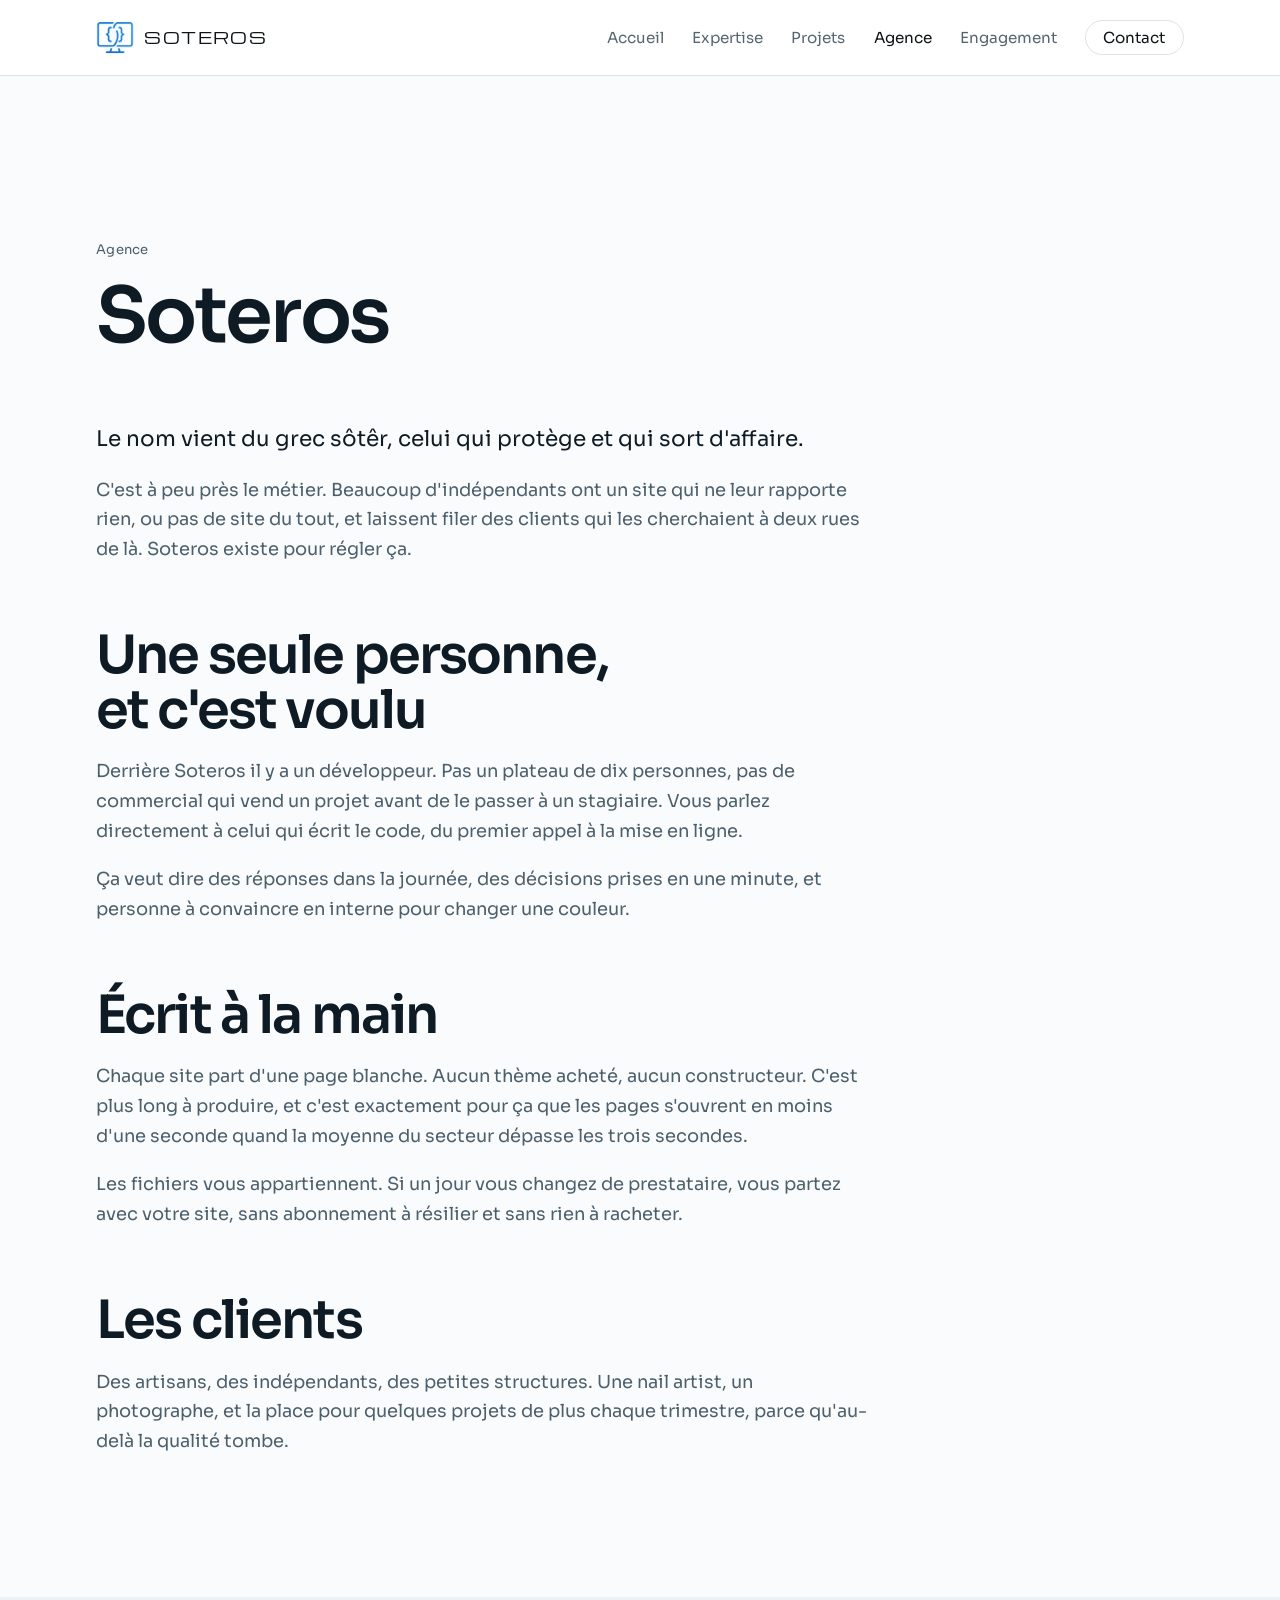
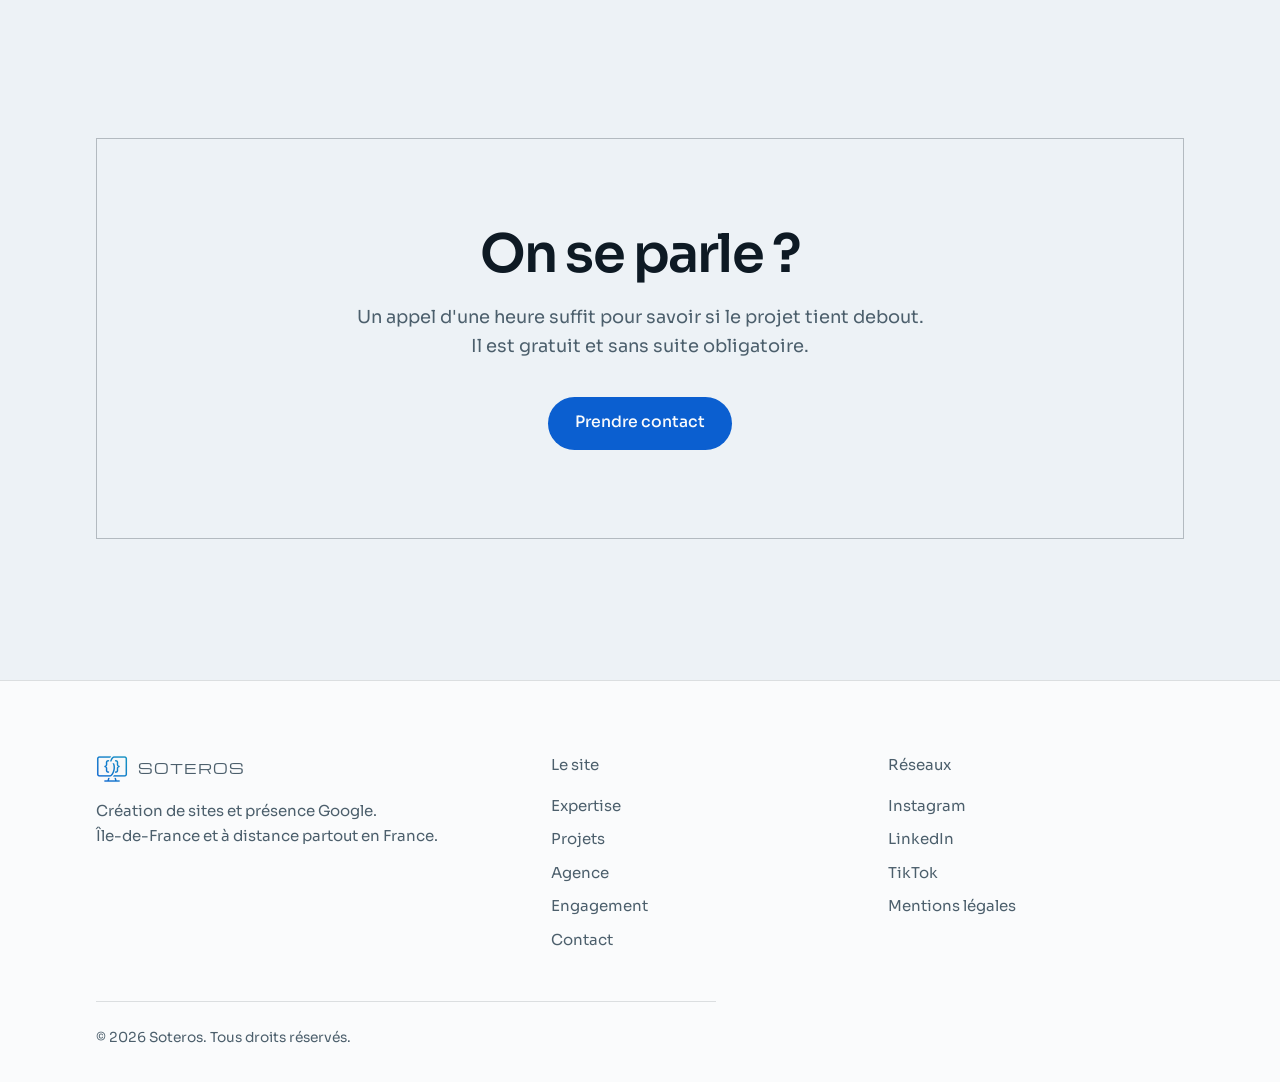
==== agence.html @ a9e8671b "feat: site de l'agence Soteros Sept pages statiques générées depuis tools/build-pages.py, qui écrit " ====
<!DOCTYPE html>
<html lang="fr">
<head>
<meta charset="UTF-8">
<meta name="viewport" content="width=device-width, initial-scale=1">
<title>L'agence — Soteros</title>
<meta name="description" content="Un développeur, des sites écrits à la main, des clients indépendants. Ce que Soteros fait et comment.">
<link rel="canonical" href="https://jrpsg92.github.io/soteros/agence.html">

<meta property="og:type" content="website">
<meta property="og:title" content="L'agence — Soteros">
<meta property="og:description" content="Un développeur, des sites écrits à la main, des clients indépendants. Ce que Soteros fait et comment.">
<meta property="og:url" content="https://jrpsg92.github.io/soteros/agence.html">
<meta property="og:locale" content="fr_FR">
<meta name="theme-color" content="#FAFBFC">

<link rel="icon" type="image/png" sizes="32x32" href="img/icone-32.png">
<link rel="icon" type="image/png" sizes="192x192" href="img/icone-192.png">
<link rel="apple-touch-icon" href="img/icone-192.png">

<link rel="preconnect" href="https://fonts.googleapis.com">
<link rel="preconnect" href="https://fonts.gstatic.com" crossorigin>
<link href="https://fonts.googleapis.com/css2?family=Sora:wght@400;600;700&family=Michroma&display=swap" rel="stylesheet">
<link rel="stylesheet" href="style.css">
</head>
<body>
<a class="saut-contenu" href="#contenu">Aller au contenu</a>

<header class="entete" data-entete>
  <div class="enveloppe entete__rangee">
    <a class="signature" href="index.html">
      <img src="img/marque-bleu-96.png" width="96" height="96" alt="" aria-hidden="true">
      <span>Soteros</span>
    </a>
    <button class="bascule" data-bascule aria-expanded="false" aria-controls="menu">
      <span class="bascule__traits" aria-hidden="true"></span>
      <span data-libelle>Menu</span>
    </button>
    <nav class="nav" id="menu" data-nav aria-label="Navigation principale">
      <ul>
        <li><a href="index.html">Accueil</a></li>
        <li><a href="expertise.html">Expertise</a></li>
        <li><a href="projets.html">Projets</a></li>
        <li><a href="agence.html" aria-current="page">Agence</a></li>
        <li><a href="engagement.html">Engagement</a></li>
        <li><a href="contact.html">Contact</a></li>
      </ul>
    </nav>
  </div>
</header>

<main id="contenu">

  <section class="section">
    <div class="enveloppe">
      <div class="chapeau">
        <p class="repere">Agence</p>
        <h1 class="leve"><span>Soteros</span></h1>
      </div>

      <div class="prose" style="margin-top:clamp(2.5rem,6vw,4rem)">
        <p class="fort">Le nom vient du grec sôtêr, celui qui protège et qui
          sort d'affaire.</p>
        <p>C'est à peu près le métier. Beaucoup d'indépendants ont un site qui
          ne leur rapporte rien, ou pas de site du tout, et laissent filer des
          clients qui les cherchaient à deux rues de là. Soteros existe pour
          régler ça.</p>

        <h2>Une seule personne, et c'est voulu</h2>
        <p>Derrière Soteros il y a un développeur. Pas un plateau de dix
          personnes, pas de commercial qui vend un projet avant de le passer à
          un stagiaire. Vous parlez directement à celui qui écrit le code,
          du premier appel à la mise en ligne.</p>
        <p>Ça veut dire des réponses dans la journée, des décisions prises en
          une minute, et personne à convaincre en interne pour changer une
          couleur.</p>

        <h2>Écrit à la main</h2>
        <p>Chaque site part d'une page blanche. Aucun thème acheté, aucun
          constructeur. C'est plus long à produire, et c'est exactement pour
          ça que les pages s'ouvrent en moins d'une seconde quand la moyenne
          du secteur dépasse les trois secondes.</p>
        <p>Les fichiers vous appartiennent. Si un jour vous changez de
          prestataire, vous partez avec votre site, sans abonnement à résilier
          et sans rien à racheter.</p>

        <h2>Les clients</h2>
        <p>Des artisans, des indépendants, des petites structures. Une nail
          artist, un photographe, et la place pour quelques projets de plus
          chaque trimestre, parce qu'au-delà la qualité tombe.</p>
      </div>
    </div>
  </section>

  <section class="section section--creuse">
    <div class="enveloppe">
      <div class="appel">
        <h2>On se parle&nbsp;?</h2>
        <p>Un appel d'une heure suffit pour savoir si le projet tient debout.
          Il est gratuit et sans suite obligatoire.</p>
        <a class="bouton" href="contact.html">Prendre contact</a>
      </div>
    </div>
  </section>

</main>

<footer class="pied">
  <div class="enveloppe">
    <div class="pied__rangee">
      <div>
        <p class="pied__nom">
          <img src="img/marque-64.png" width="64" height="64" alt="Logo Soteros">
          <span>Soteros</span>
        </p>
        <p>Création de sites et présence Google.<br>
           Île-de-France et à distance partout en France.</p>
      </div>
      <div>
        <p class="pied__intitule">Le site</p>
        <ul>
        <li><a href="expertise.html">Expertise</a></li>
        <li><a href="projets.html">Projets</a></li>
        <li><a href="agence.html">Agence</a></li>
        <li><a href="engagement.html">Engagement</a></li>
        <li><a href="contact.html">Contact</a></li>
        </ul>
      </div>
      <div>
        <p class="pied__intitule">Réseaux</p>
        <ul>
          <li><a href="#" data-reseau>Instagram</a></li>
          <li><a href="#" data-reseau>LinkedIn</a></li>
          <li><a href="#" data-reseau>TikTok</a></li>
          <li><a href="mentions-legales.html">Mentions légales</a></li>
        </ul>
      </div>
    </div>
    <p class="pied__mention">© 2026 Soteros. Tous droits réservés.</p>
  </div>
</footer>

<script src="script.js" defer></script>
</body>
</html>
---- style.css ----
/* =====================================================================
   Soteros — feuille de style unique, partagée par toutes les pages.
   Direction artistique : blanc et bleu, l'instrument de navigation en
   bleu sur fond clair. Tous les contrastes ont été calculés avant d'être
   posés ici, le plus faible du site est à 4,9 pour une norme à 4,5.
   ===================================================================== */

:root {
  color-scheme: light;

  /* Blanc et bleu. Attention, le cyan du logo tombe à 1,8 de contraste sur
     blanc, il ne peut donc jamais porter de texte. Les bleus ci-dessous
     sont assombris jusqu'à passer la norme, le plus faible est à 4,9. */
  --fond:        #FAFBFC;   /* le fond de page, un blanc légèrement froid */
  --fond-creux:  #EDF2F6;   /* les bandes posées sur le fond */
  --plume:       #0E1A24;   /* texte principal, 17.0 sur le fond */
  --plume-doux:  #4C5F6C;   /* texte secondaire, 6.4 */
  --action:      #0B5FD0;   /* le bleu des boutons et des liens, 5.7 */
  --teal:        #0C7291;   /* le teal des intitulés, 5.3 */
  --filet:       rgb(14 26 36 / .13);
  --filet-fort:  rgb(14 26 36 / .26);

  /* L'en-tête est clair, comme sur les sites de Deb et de Raju. Une barre
     blanche a besoin de ses propres valeurs : le cyan du fond sombre ne
     tient pas sur du blanc, il y tombe à 1,9 de contraste. */
  --blanc:        #FFFFFF;
  --sur-blanc:    #0F1316;   /* 18.7 sur blanc */
  --sur-blanc-doux: #55666F; /* 6.0 sur blanc */
  --teal-fonce:   #0B63C4;   /* 5.8 sur blanc */
  --filet-clair:  #DEE3E6;

  --mesure:      76rem;
  --marge:       clamp(1.3rem, 5vw, 4rem);
  --courbe:      cubic-bezier(.2, .7, .2, 1);

  /* Sora pour tout le texte, large et technique, dans la famille de la typo
     du logo sans en reprendre le côté jeu vidéo qui ne tient pas en
     paragraphe. Michroma est réservée au seul mot Soteros, pour raccorder
     avec le logo. */
  --titre: "Sora", system-ui, -apple-system, sans-serif;
  --police: "Sora", system-ui, -apple-system, sans-serif;
  --marque: "Michroma", "Sora", system-ui, sans-serif;
}

*, *::before, *::after { box-sizing: border-box; }

html { -webkit-text-size-adjust: 100%; scroll-behavior: smooth; }

body {
  margin: 0;
  background: var(--fond);
  color: var(--plume);
  font-family: var(--police);
  font-size: clamp(1rem, .96rem + .2vw, 1.12rem);
  line-height: 1.65;
  font-weight: 400;
  -webkit-font-smoothing: antialiased;
  text-rendering: optimizeLegibility;
}

img, canvas, svg { display: block; max-width: 100%; }

/* --- Échelle typographique ---------------------------------------------
   Un seul rapport, appliqué partout. Les titres sont en Instrument Serif,
   serrés, parce que le display porte la personnalité de la page. */

h1, h2, h3 {
  font-family: var(--titre);
  font-weight: 600;
  letter-spacing: -.035em;   /* une sans large demande plus de serrage qu'une serif */
  line-height: 1.04;
  margin: 0;
  text-wrap: balance;
}

/* Une sans occupe plus de largeur qu'une serif à corps égal. Le titre est
   donc plus petit qu'il ne l'était, pour tenir sur deux lignes. */
h1 { font-size: clamp(2.5rem, 1.3rem + 4.4vw, 4.8rem); }
h2 { font-size: clamp(1.9rem, 1.2rem + 2.7vw, 3.3rem); }
h3 { font-size: clamp(1.35rem, 1.1rem + 1vw, 1.75rem); line-height: 1.15; }

p { margin: 0; max-width: 62ch; }

a { color: inherit; }

.enveloppe {
  width: 100%;
  max-width: var(--mesure);
  margin-inline: auto;
  padding-inline: var(--marge);
}

/* --- Accès clavier ------------------------------------------------------ */

:where(a, button, [tabindex]):focus-visible {
  outline: 2px solid var(--action);
  outline-offset: 3px;
  border-radius: 2px;
}

.saut-contenu {
  position: absolute;
  left: -9999px;
  top: 0;
  background: var(--action);
  color: var(--fond);
  padding: .8rem 1.2rem;
  z-index: 400;
  font-weight: 500;
}
.saut-contenu:focus { left: var(--marge); top: .6rem; }

/* --- En-tête ------------------------------------------------------------
   Le fond et le flou vivent sur un calque séparé. Portés directement par
   .entete, ils feraient de l'en-tête le bloc conteneur du volet de
   navigation en position fixe, qui se retrouverait écrasé à la hauteur de
   la barre. C'est une erreur coûteuse et invisible tant que le menu reste
   fermé, d'où ce ::before. */

/* La barre d'état des téléphones. Vaut zéro partout ailleurs, donc la
   règle est sans effet sur un navigateur de bureau. */
body::before {
  content: "";
  position: fixed;
  inset: 0 0 auto;
  height: env(safe-area-inset-top, 0px);
  z-index: 210;
  background: var(--blanc);
}

.entete {
  position: sticky;
  top: env(safe-area-inset-top, 0px);
  z-index: 200;
  padding-block: 1.15rem;
  color: var(--sur-blanc);
  border-bottom: 1px solid var(--filet-clair);
  transition: border-color .4s var(--courbe);
}

.entete::before {
  content: "";
  position: absolute;
  inset: 0;
  z-index: -1;
  background: var(--blanc);
}

/* Le trait se renforce dès que la page défile, comme sur les deux autres
   sites, pour détacher la barre du contenu qui passe dessous. */
.entete[data-pose="true"] { border-bottom-color: #C3CBD0; }

/* Sur fond clair, le cyan du site n'est plus lisible. */
.entete :focus-visible { outline-color: var(--teal-fonce); }

.entete__rangee {
  display: flex;
  align-items: center;
  justify-content: space-between;
  gap: 1.5rem;
}

/* Le pictogramme du logo, puis le mot en texte. Le verrou complet du logo
   devient illisible sous cinquante pixels, alors que le pictogramme seul
   tient jusqu'à trente-deux. */
.signature {
  position: relative;
  z-index: 160;
  display: inline-flex;
  align-items: center;
  gap: .62rem;
  font-family: var(--marque);
  font-size: clamp(.78rem, .7rem + .38vw, .98rem);
  letter-spacing: .09em;
  text-transform: uppercase;   /* comme le mot du logo */
  text-decoration: none;
  white-space: nowrap;
}

.signature img {
  width: clamp(1.9rem, 1.6rem + 1.2vw, 2.4rem);
  height: auto;
}

/* --- Navigation -------------------------------------------------------- */

.bascule {
  position: relative;
  z-index: 160;
  display: inline-flex;
  align-items: center;
  gap: .6rem;
  background: none;
  border: 1px solid var(--filet-clair);
  border-radius: 100px;
  color: var(--sur-blanc);
  font: inherit;
  font-size: .9rem;
  padding: .45rem 1rem .45rem .85rem;
  cursor: pointer;
  transition: border-color .25s var(--courbe), color .25s var(--courbe);
}
.bascule:hover { border-color: var(--teal-fonce); color: var(--teal-fonce); }

.bascule__traits {
  width: 15px;
  height: 9px;
  border-top: 1px solid currentColor;
  border-bottom: 1px solid currentColor;
}

.nav ul {
  list-style: none;
  margin: 0;
  padding: 0;
}

.nav a {
  text-decoration: none;
  color: var(--sur-blanc-doux);
  transition: color .25s var(--courbe);
}
.nav a:hover { color: var(--teal-fonce); }
.nav a[aria-current="page"] { color: var(--sur-blanc); }

/* Mobile — volet plein écran. */
@media (max-width: 61.99rem) {
  .nav {
    position: fixed;
    inset: 0;
    z-index: 150;
    display: flex;
    align-items: center;
    background: var(--blanc);
    padding: 6rem var(--marge) 3rem;
    opacity: 0;
    visibility: hidden;
    transition: opacity .35s var(--courbe), visibility .35s;
  }
  .nav[data-ouvert="true"] { opacity: 1; visibility: visible; }

  .nav ul { width: 100%; }
  .nav li + li { border-top: 1px solid var(--filet-clair); }
  .nav a {
    display: block;
    padding: .75rem 0;
    font-family: var(--titre);
    font-size: clamp(1.9rem, 1.2rem + 3.4vw, 2.6rem);
    line-height: 1.1;
    letter-spacing: -.015em;
  }
}

/* Bureau — navigation en ligne, séparée par un filet vertical. */
@media (min-width: 62rem) {
  .bascule { display: none; }
  .nav {
    opacity: 1;
    visibility: visible;
  }
  .nav ul {
    display: flex;
    align-items: center;
    gap: clamp(1.1rem, 2.2vw, 2.1rem);
  }
  .nav a { font-size: .95rem; }
  .nav li:last-child a {
    border: 1px solid var(--filet-clair);
    border-radius: 100px;
    padding: .42rem 1.1rem;
    color: var(--sur-blanc);
  }
  .nav li:last-child a:hover {
    border-color: var(--teal-fonce);
    color: var(--teal-fonce);
  }
}

/* --- Sections ---------------------------------------------------------- */

.section { padding-block: clamp(4.5rem, 11vw, 9rem); }
.section--creuse { background: var(--fond-creux); }

.chapeau { max-width: 46ch; }
.chapeau p { margin-top: 1.4rem; color: var(--plume-doux); }

.repere {
  font-size: .82rem;
  letter-spacing: .02em;
  color: var(--teal);
  margin-bottom: 1rem;
}

/* --- Hero -------------------------------------------------------------- */

.ouverture {
  padding-block: clamp(3rem, 7vw, 5.5rem) clamp(4rem, 9vw, 7rem);
}

.ouverture__grille {
  display: grid;
  gap: clamp(2.5rem, 6vw, 4rem);
  align-items: center;
}

@media (min-width: 62rem) {
  .ouverture__grille {
    grid-template-columns: 1.05fr .95fr;
  }
}

/* Mot d'accueil. Typographie seule, sans relief ni interaction. Le logo
   et l'instrument sont dessinés en traits fins, un mot en bloc extrudé à
   côté ferait deux marques sur le même écran. */

.bienvenue {
  margin: 0 0 1.6rem;
  font-family: var(--titre);
  font-weight: 600;
  letter-spacing: -.035em;
  line-height: 1.02;
  font-size: clamp(2.8rem, 1.3rem + 5.2vw, 5.4rem);
  color: var(--plume);
}

.bienvenue__marque {
  display: block;
  margin-top: .9rem;
  font-family: var(--police);
  font-weight: 400;
  font-size: clamp(1rem, .9rem + .5vw, 1.3rem);
  letter-spacing: 0;
  line-height: 1.5;
  color: var(--plume-doux);
}

.bienvenue__marque .nom-marque {
  font-family: var(--marque);
  color: var(--action);   /* 5.7 sur le fond de page */
}

.ouverture__intro {
  color: var(--plume-doux);
  font-size: clamp(1.05rem, 1rem + .35vw, 1.3rem);
  max-width: 34ch;
}

/* L'animation d'ouverture. Un seul moment orchestré, au chargement, en
   CSS pur : si le JavaScript n'arrive jamais, le texte s'affiche quand
   même puisque l'animation ne dépend d'aucune classe ajoutée. */

.leve { display: block; overflow: hidden; }
.leve > span {
  display: block;
  animation: monte .95s var(--courbe) both;
}
.leve--2 > span { animation-delay: .1s; }
.leve--3 > span { animation-delay: .2s; }

@keyframes monte {
  from { transform: translateY(105%); }
  to   { transform: translateY(0); }
}

.ouverture__actions {
  display: flex;
  flex-wrap: wrap;
  gap: .9rem 1.6rem;
  align-items: center;
  margin-top: 2.4rem;
}

/* --- L'instrument ------------------------------------------------------ */

.instrument {
  position: relative;
  aspect-ratio: 1;
  width: 100%;
  max-width: 34rem;
  margin-inline: auto;
}

/* Sur téléphone l'instrument passe au-dessus du titre. C'est la première
   chose qu'on doit voir en ouvrant la page, et plus bas il tombait sous la
   ligne de flottaison. Il rétrécit pour laisser le titre visible aussi. */
@media (max-width: 61.99rem) {
  .instrument { order: -1; max-width: 17rem; }
  .ouverture { padding-block: 1rem clamp(3rem, 8vw, 5rem); }
  .ouverture__grille { gap: clamp(1.5rem, 5vw, 3rem); }
}

.instrument canvas {
  position: absolute;
  inset: 0;
  width: 100%;
  height: 100%;
}

/* L'instrument se manipule au doigt comme à la souris. pan-y et non none :
   le glissement vertical doit continuer à faire défiler la page, sinon on
   reste bloqué dessus sur téléphone. */
.instrument {


}

/* Le halo du noyau, en CSS pour épargner du travail au canvas. */
.instrument::after {
  content: "";
  position: absolute;
  inset: 30% 32% 34%;
  border-radius: 50%;
  background: radial-gradient(circle, rgb(11 95 208 / .09), transparent 70%);
  pointer-events: none;
}

/* --- Boutons et liens -------------------------------------------------- */

.bouton {
  display: inline-block;
  background: var(--action);
  color: var(--fond);
  text-decoration: none;
  font-weight: 500;
  font-size: .98rem;
  padding: .85rem 1.7rem;
  border-radius: 100px;
  transition: transform .3s var(--courbe), background-color .3s var(--courbe);
}
.bouton:hover { background: #084FAE; transform: translateY(-2px); }

.lien {
  text-decoration: none;
  color: var(--plume);
  border-bottom: 1px solid var(--filet-fort);
  padding-bottom: .2rem;
  transition: border-color .3s var(--courbe), color .3s var(--courbe);
}
.lien:hover { color: var(--action); border-bottom-color: var(--action); }

/* --- Les offres, en rangées plutôt qu'en cartes -------------------------
   Trois cartes identiques ne disent rien de la différence entre les trois
   métiers. Des rangées larges laissent la place d'écrire ce qui est
   réellement livré. */

.offres { border-top: 1px solid var(--filet); margin-top: clamp(2.5rem, 6vw, 4rem); }

.offre {
  display: grid;
  gap: .8rem 3rem;
  padding-block: clamp(2rem, 4vw, 2.9rem);
  border-bottom: 1px solid var(--filet);
}

@media (min-width: 52rem) {
  .offre { grid-template-columns: minmax(0, 15rem) minmax(0, 1fr); align-items: start; }
}

.offre__corps { color: var(--plume-doux); }
.offre__corps strong { color: var(--plume); font-weight: 500; }

.livre {
  list-style: none;
  margin: 1.3rem 0 0;
  padding: 0;
  display: flex;
  flex-wrap: wrap;
  gap: .5rem;
}
.livre li {
  border: 1px solid var(--filet-fort);
  border-radius: 100px;
  padding: .3rem .85rem;
  font-size: .86rem;
  color: var(--plume);
}

/* --- Projets ----------------------------------------------------------- */

.projets { display: grid; gap: clamp(2.5rem, 5vw, 4rem); margin-top: clamp(2.5rem, 6vw, 4rem); }

@media (min-width: 52rem) { .projets { grid-template-columns: 1fr 1fr; } }

.projet {
  display: flex;
  flex-direction: column;
  gap: 1rem;
  padding: clamp(1.6rem, 3vw, 2.2rem);
  background: var(--fond-creux);
  border: 1px solid var(--filet);
  text-decoration: none;
  transition: border-color .35s var(--courbe), transform .35s var(--courbe);
}
.projet:hover { border-color: var(--action); transform: translateY(-3px); }

.projet__meta { color: var(--teal); font-size: .85rem; }
.projet__corps { color: var(--plume-doux); font-size: .97rem; }
.projet__voir { color: var(--action); font-size: .92rem; margin-top: auto; }

/* --- Le déroulé, numéroté parce que c'est vraiment une séquence -------- */

.deroule {
  list-style: none;
  counter-reset: pas;
  margin: clamp(2.5rem, 6vw, 4rem) 0 0;
  padding: 0;
  display: grid;
  gap: 0;
}

.deroule li {
  counter-increment: pas;
  display: grid;
  grid-template-columns: 2.6rem minmax(0, 1fr);
  gap: 1.2rem;
  padding-block: 1.5rem;
  border-top: 1px solid var(--filet);
  align-items: baseline;
}
.deroule li:last-child { border-bottom: 1px solid var(--filet); }

.deroule li::before {
  content: counter(pas);
  font-family: var(--titre);
  font-size: 1.5rem;
  color: var(--action);
}

.deroule h3 { font-size: 1.2rem; }
.deroule p { margin-top: .35rem; color: var(--plume-doux); font-size: .97rem; }

/* --- Blocs de texte long ----------------------------------------------- */

.prose { max-width: 60ch; }
.prose h2 { margin-top: clamp(2.6rem, 6vw, 4rem); }
.prose h2:first-child { margin-top: 0; }
.prose p { margin-top: 1.2rem; color: var(--plume-doux); }
.prose p.fort { color: var(--plume); font-size: clamp(1.1rem, 1rem + .5vw, 1.35rem); }

/* --- Contact ----------------------------------------------------------- */

.voies { border-top: 1px solid var(--filet); margin-top: clamp(2.5rem, 6vw, 4rem); }

.voie {
  display: grid;
  gap: .5rem 3rem;
  padding-block: 1.7rem;
  border-bottom: 1px solid var(--filet);
}
@media (min-width: 46rem) {
  .voie { grid-template-columns: minmax(0, 11rem) minmax(0, 1fr); align-items: baseline; }
}
.voie__nom { color: var(--teal); font-size: .9rem; }
.voie__valeur { font-size: clamp(1.1rem, 1rem + .6vw, 1.45rem); font-family: var(--titre); }
.voie__valeur a { text-decoration: none; border-bottom: 1px solid var(--filet-fort); }
.voie__valeur a:hover { color: var(--action); border-bottom-color: var(--action); }
.voie__note { color: var(--plume-doux); font-size: .92rem; }

/* --- Appel à l'action -------------------------------------------------- */

.appel {
  text-align: center;
  padding: clamp(3rem, 8vw, 5.5rem) var(--marge);
  border: 1px solid var(--filet-fort);
}
.appel p { margin: 1.3rem auto 2.2rem; color: var(--plume-doux); max-width: 44ch; }

/* --- Pied -------------------------------------------------------------- */

.pied {
  border-top: 1px solid var(--filet);
  padding-block: clamp(3rem, 6vw, 4.5rem) 2rem;
  font-size: .94rem;
}

.pied__rangee {
  display: grid;
  gap: 2.5rem;
  margin-bottom: 3rem;
}
@media (min-width: 52rem) {
  .pied__rangee { grid-template-columns: 1.4fr 1fr 1fr; }
}

.pied__nom {
  display: flex; align-items: center; gap: .6rem;
  font-family: var(--marque); font-size: .88rem; letter-spacing: .09em;
  text-transform: uppercase;
  margin-bottom: .9rem;
}
.pied__nom img { width: 2rem; height: auto; }
.pied p { color: var(--plume-doux); }
.pied ul { list-style: none; margin: 0; padding: 0; }
.pied li + li { margin-top: .55rem; }
.pied a { color: var(--plume-doux); text-decoration: none; transition: color .25s var(--courbe); }
.pied a:hover { color: var(--action); }
.pied__intitule { color: var(--plume); margin-bottom: 1rem; }

.pied__mention {
  border-top: 1px solid var(--filet);
  padding-top: 1.6rem;
  color: var(--plume-doux);
  font-size: .86rem;
}

/* --- Mouvement réduit --------------------------------------------------
   Respecté partout. L'instrument se fige sur une pose, il ne disparaît
   pas, parce qu'il porte l'identité de la page. */

@media (prefers-reduced-motion: reduce) {
  html { scroll-behavior: auto; }
  *, *::before, *::after {
    animation-duration: .01ms !important;
    animation-iteration-count: 1 !important;
    transition-duration: .01ms !important;
  }
  .bouton:hover, .projet:hover { transform: none; }
}
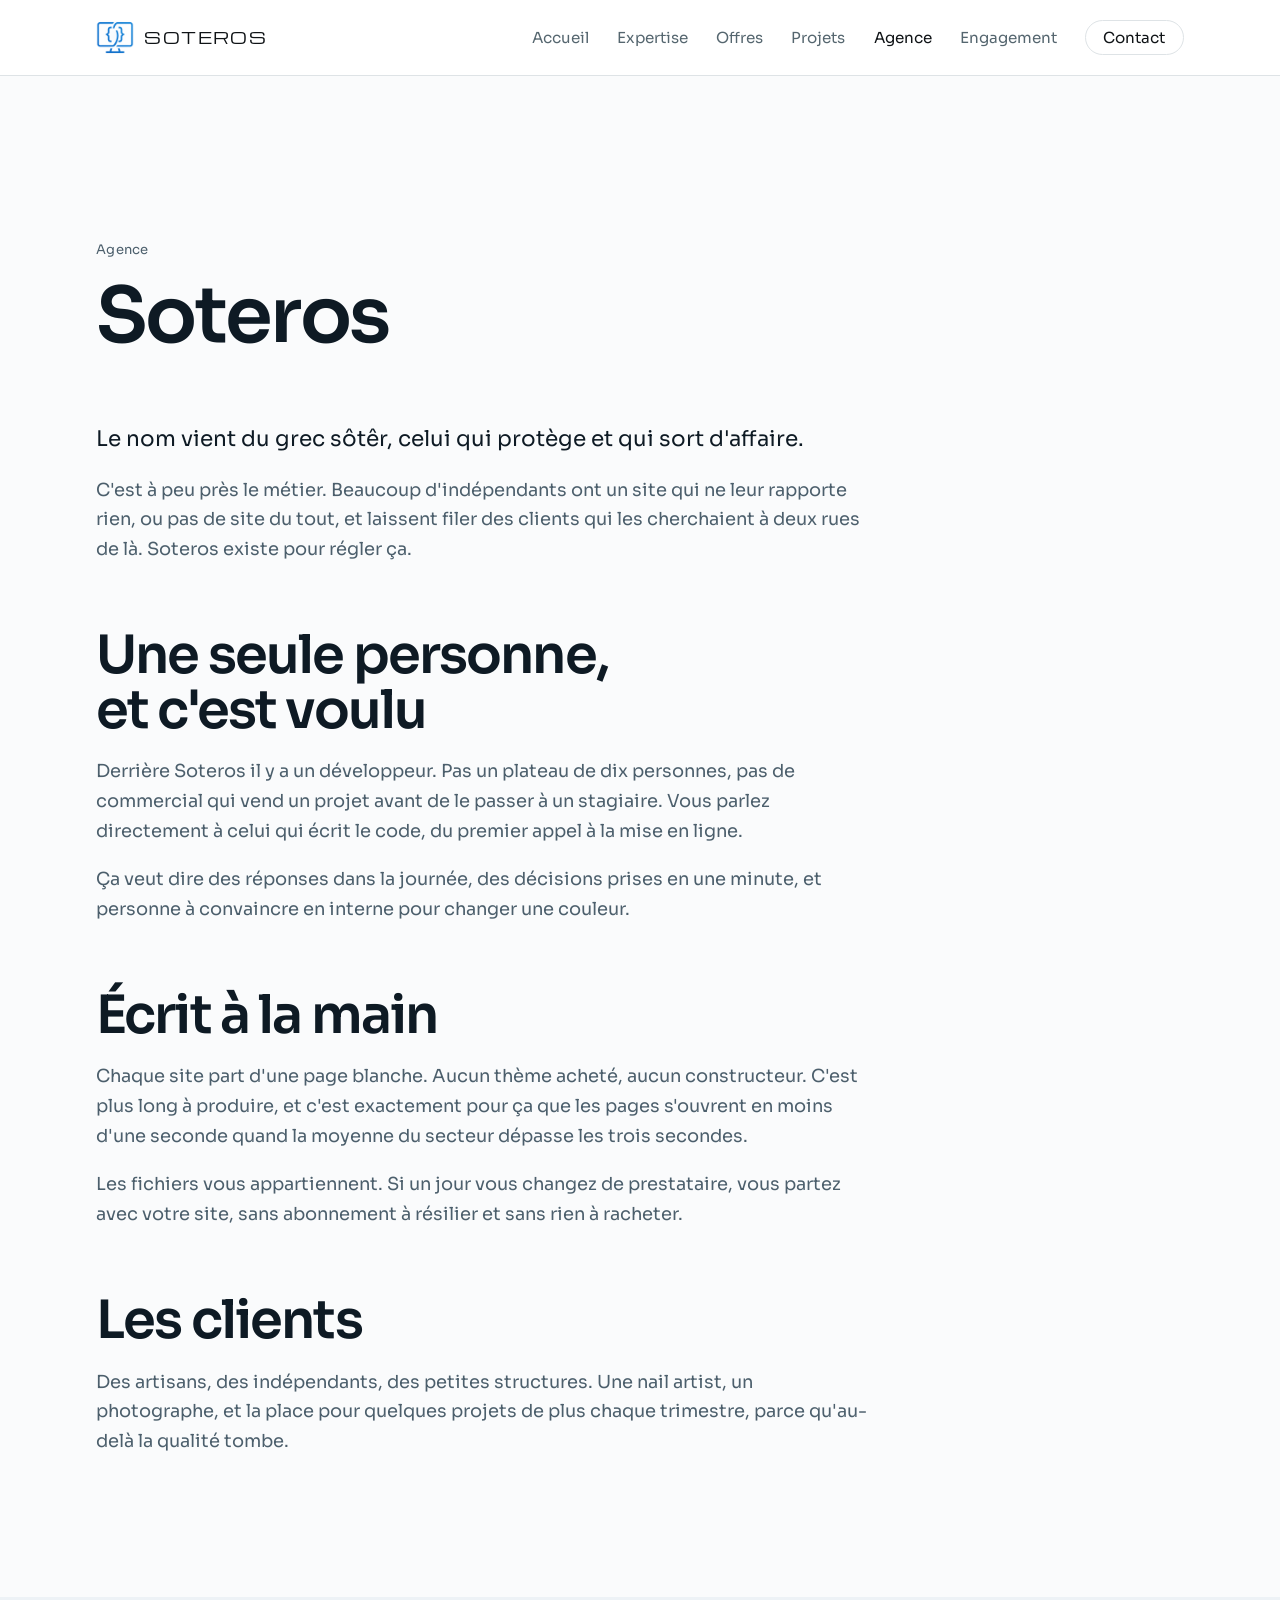
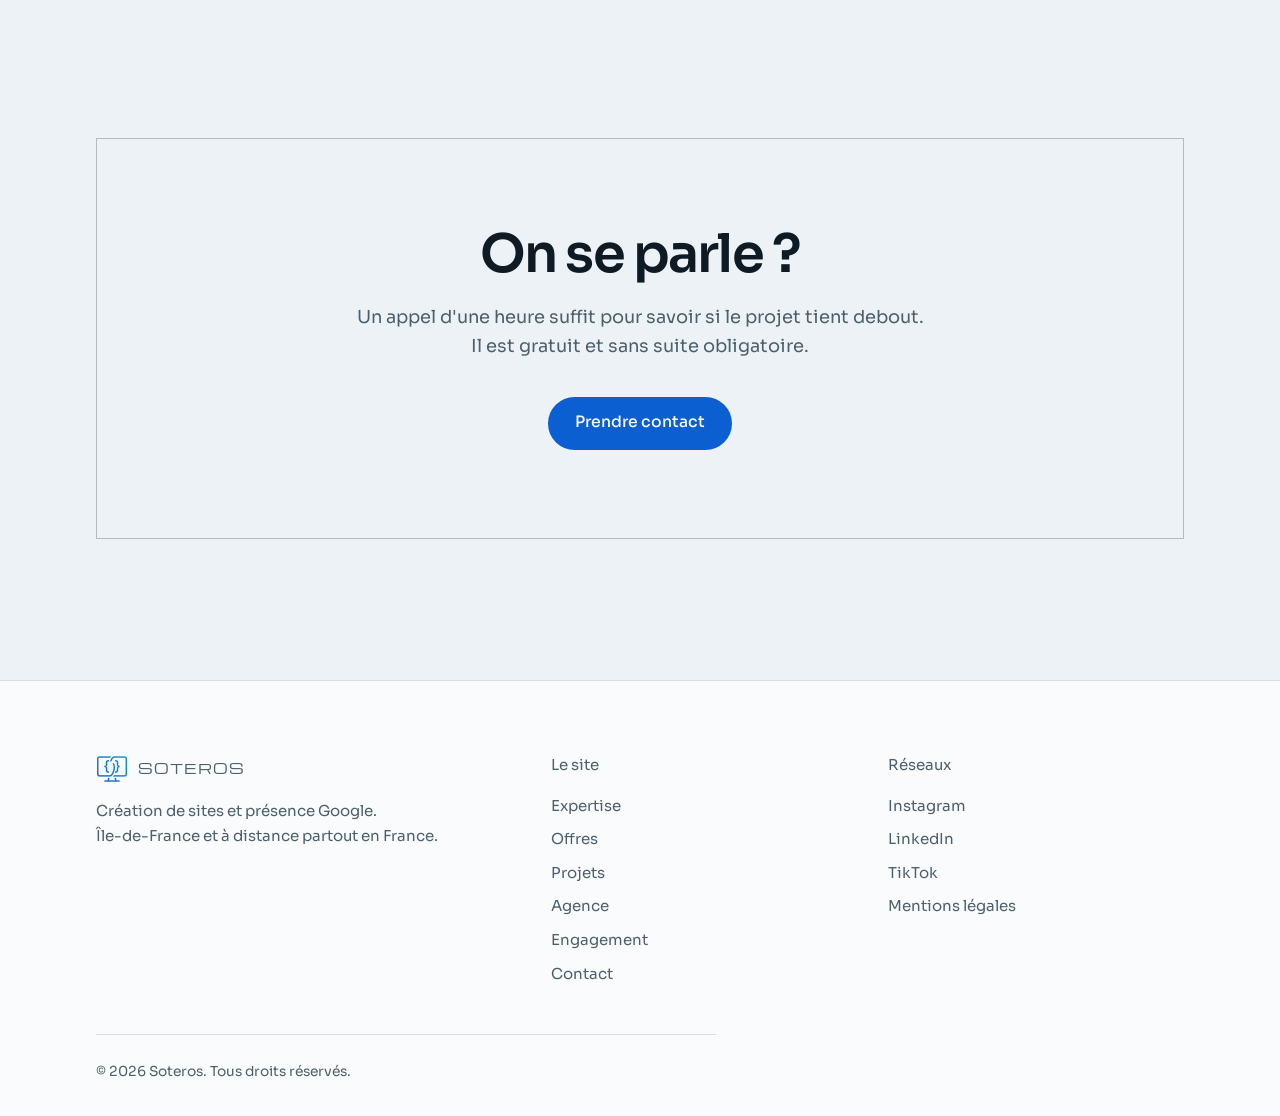
==== commit 1c5e6823: "Ajoute la page Offres, contact par e-mail et boutons de devis Page Offres (création de site, entreti" ====
--- a/agence.html
+++ b/agence.html
@@ -5,12 +5,12 @@
 <meta name="viewport" content="width=device-width, initial-scale=1">
 <title>L'agence — Soteros</title>
 <meta name="description" content="Un développeur, des sites écrits à la main, des clients indépendants. Ce que Soteros fait et comment.">
-<link rel="canonical" href="https://jrpsg92.github.io/soteros/agence.html">
+<link rel="canonical" href="https://jrpsg92.github.io/Soteros/agence.html">
 
 <meta property="og:type" content="website">
 <meta property="og:title" content="L'agence — Soteros">
 <meta property="og:description" content="Un développeur, des sites écrits à la main, des clients indépendants. Ce que Soteros fait et comment.">
-<meta property="og:url" content="https://jrpsg92.github.io/soteros/agence.html">
+<meta property="og:url" content="https://jrpsg92.github.io/Soteros/agence.html">
 <meta property="og:locale" content="fr_FR">
 <meta name="theme-color" content="#FAFBFC">
 
@@ -40,6 +40,7 @@
       <ul>
         <li><a href="index.html">Accueil</a></li>
         <li><a href="expertise.html">Expertise</a></li>
+        <li><a href="offres.html">Offres</a></li>
         <li><a href="projets.html">Projets</a></li>
         <li><a href="agence.html" aria-current="page">Agence</a></li>
         <li><a href="engagement.html">Engagement</a></li>
@@ -120,6 +121,7 @@
         <p class="pied__intitule">Le site</p>
         <ul>
         <li><a href="expertise.html">Expertise</a></li>
+        <li><a href="offres.html">Offres</a></li>
         <li><a href="projets.html">Projets</a></li>
         <li><a href="agence.html">Agence</a></li>
         <li><a href="engagement.html">Engagement</a></li>
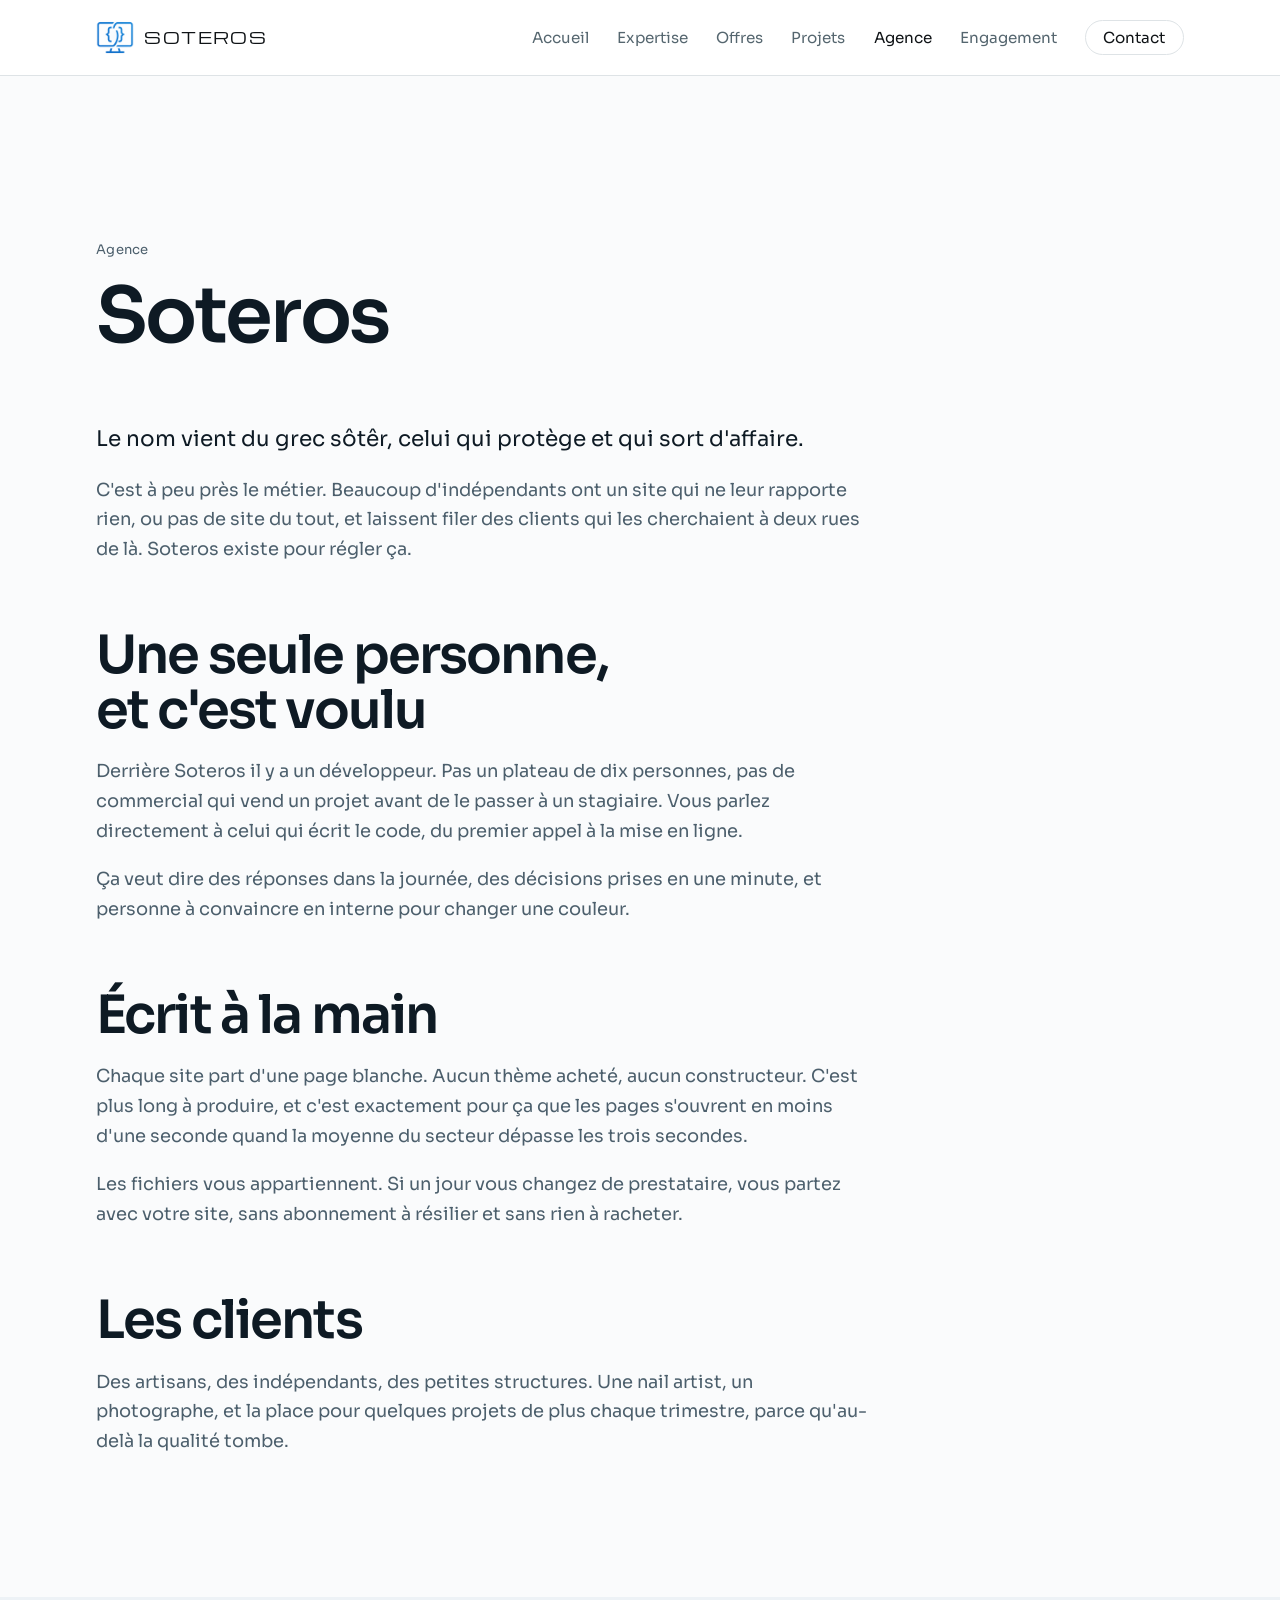
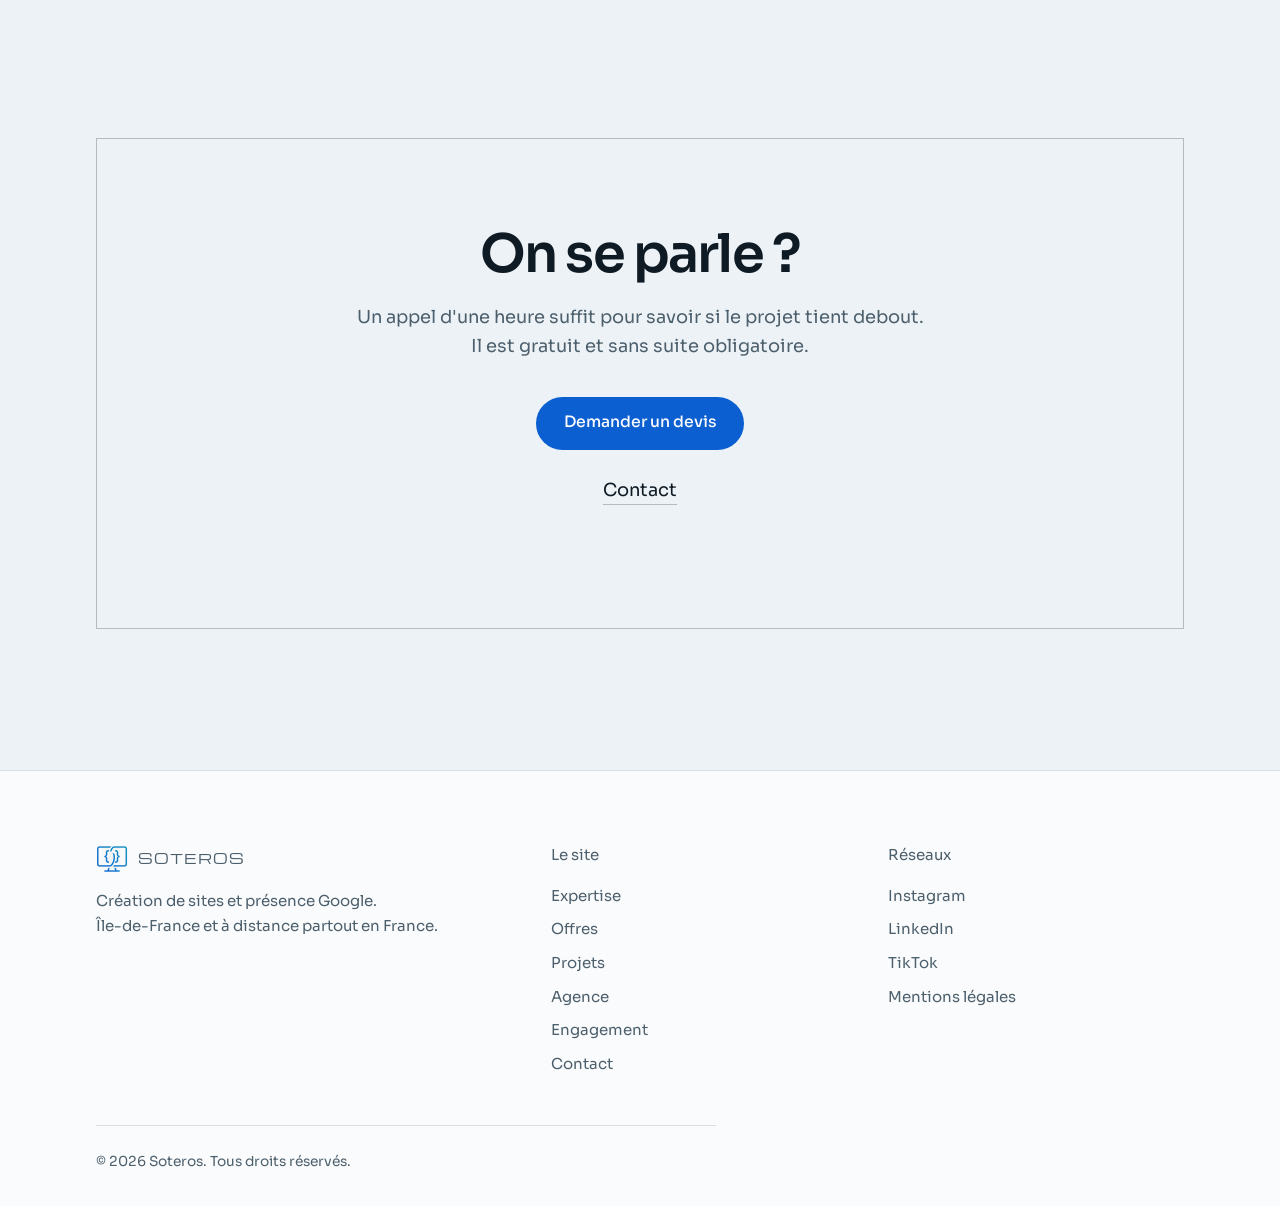
==== commit 57c5509d: "Retire "Ce que je ne fais pas", ajoute "Demander un devis" partout Co-Authored-By: Claude Sonnet 5.5" ====
--- a/agence.html
+++ b/agence.html
@@ -99,7 +99,8 @@
         <h2>On se parle&nbsp;?</h2>
         <p>Un appel d'une heure suffit pour savoir si le projet tient debout.
           Il est gratuit et sans suite obligatoire.</p>
-        <a class="bouton" href="contact.html">Prendre contact</a>
+        <a class="bouton" href="mailto:contact@soteros.fr?subject=Demande%20de%20devis">Demander un devis</a>
+        <p style="margin-top:1.6rem"><a class="lien" href="contact.html">Contact</a></p>
       </div>
     </div>
   </section>
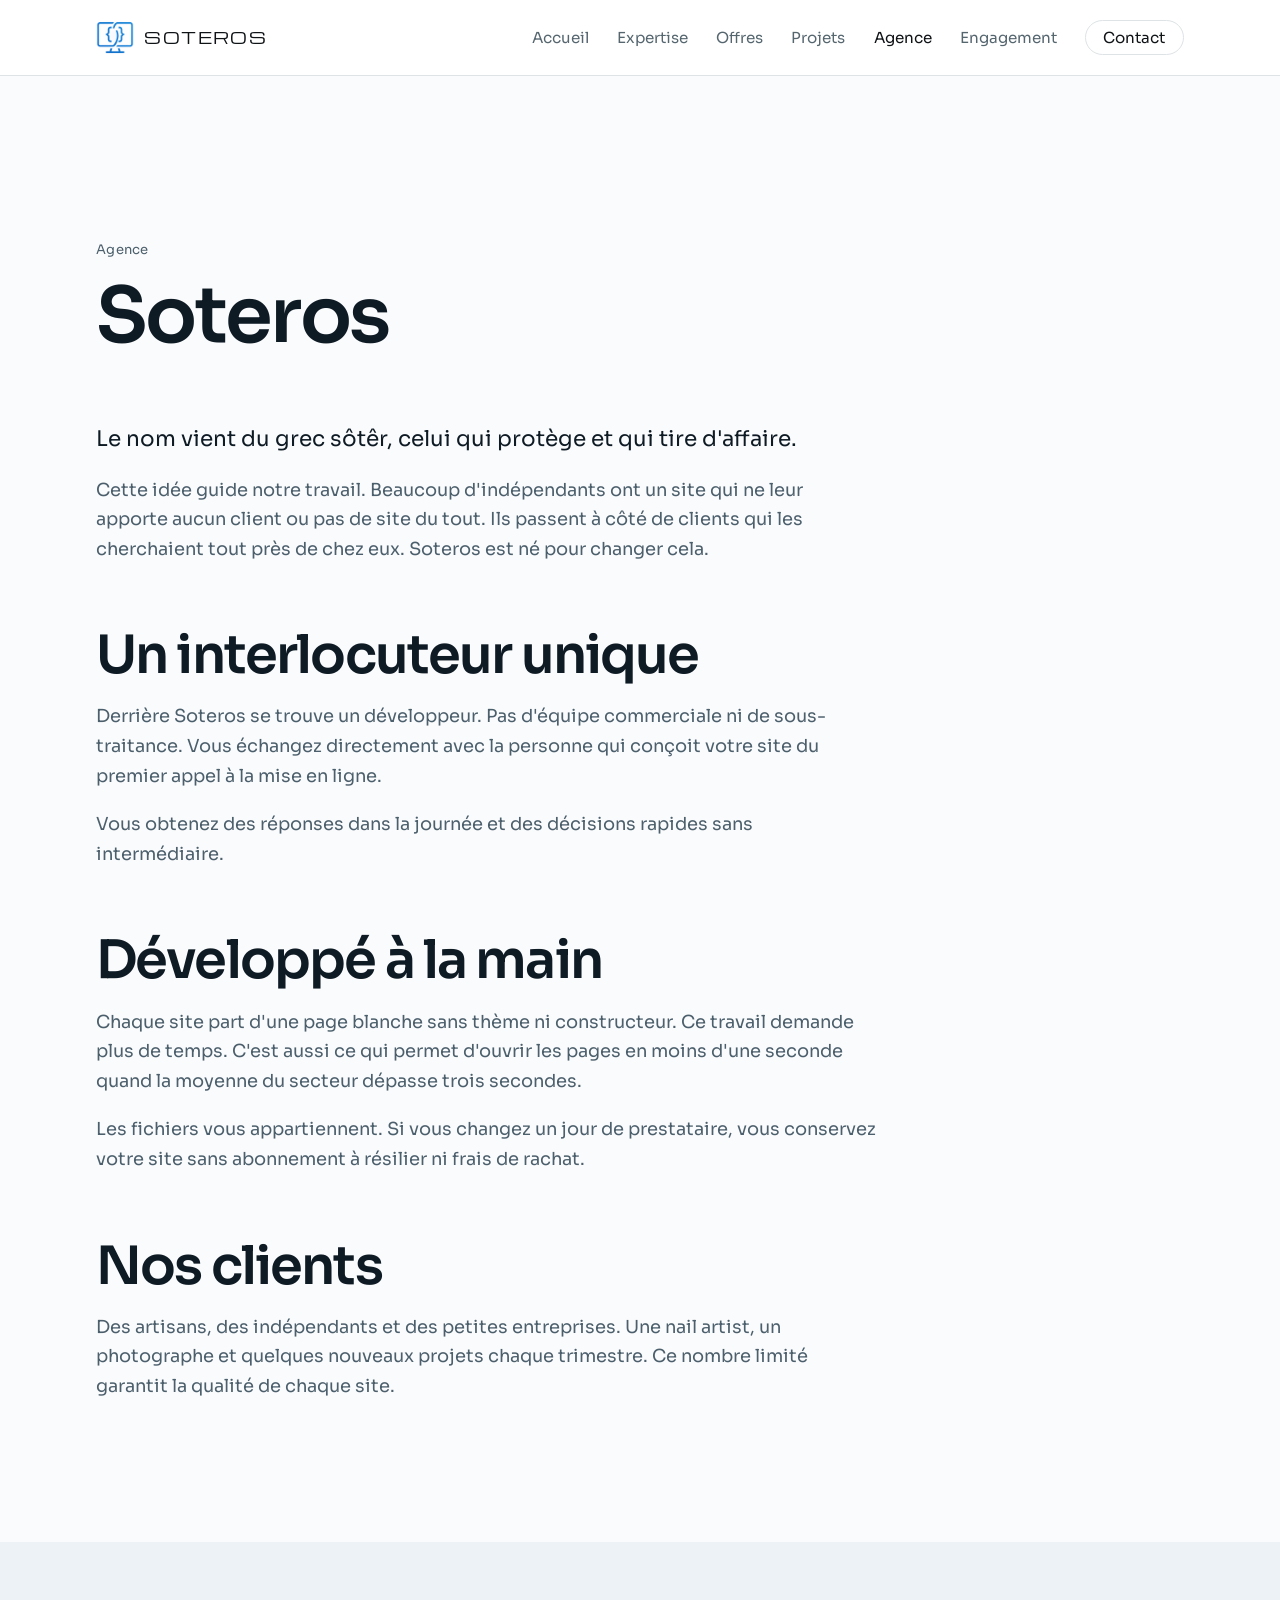
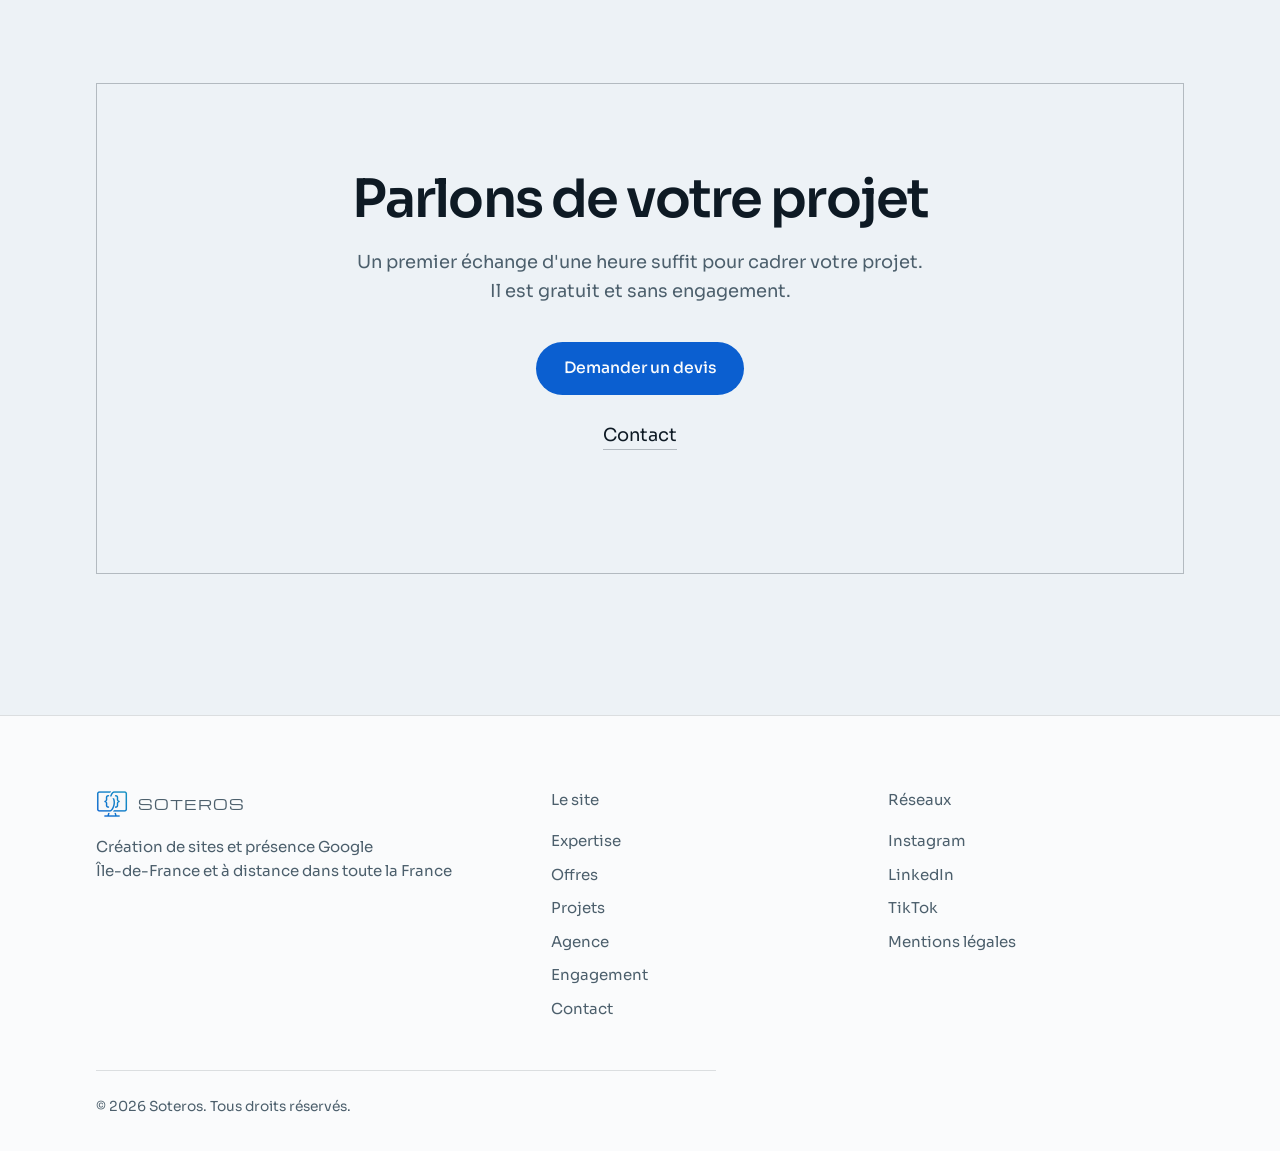
==== commit b4b172d9: "Textes plus professionnels sur tout le site Nouvelle accroche, vouvoiement et « nous » partout, ponc" ====
--- a/agence.html
+++ b/agence.html
@@ -4,12 +4,12 @@
 <meta charset="UTF-8">
 <meta name="viewport" content="width=device-width, initial-scale=1">
 <title>L'agence — Soteros</title>
-<meta name="description" content="Un développeur, des sites écrits à la main, des clients indépendants. Ce que Soteros fait et comment.">
+<meta name="description" content="Un interlocuteur unique et des sites développés à la main pour les indépendants et les petites entreprises.">
 <link rel="canonical" href="https://jrpsg92.github.io/Soteros/agence.html">
 
 <meta property="og:type" content="website">
 <meta property="og:title" content="L'agence — Soteros">
-<meta property="og:description" content="Un développeur, des sites écrits à la main, des clients indépendants. Ce que Soteros fait et comment.">
+<meta property="og:description" content="Un interlocuteur unique et des sites développés à la main pour les indépendants et les petites entreprises.">
 <meta property="og:url" content="https://jrpsg92.github.io/Soteros/agence.html">
 <meta property="og:locale" content="fr_FR">
 <meta name="theme-color" content="#FAFBFC">
@@ -61,34 +61,32 @@
 
       <div class="prose" style="margin-top:clamp(2.5rem,6vw,4rem)">
         <p class="fort">Le nom vient du grec sôtêr, celui qui protège et qui
-          sort d'affaire.</p>
-        <p>C'est à peu près le métier. Beaucoup d'indépendants ont un site qui
-          ne leur rapporte rien, ou pas de site du tout, et laissent filer des
-          clients qui les cherchaient à deux rues de là. Soteros existe pour
-          régler ça.</p>
+          tire d'affaire.</p>
+        <p>Cette idée guide notre travail. Beaucoup d'indépendants ont un site
+          qui ne leur apporte aucun client ou pas de site du tout. Ils passent
+          à côté de clients qui les cherchaient tout près de chez eux. Soteros
+          est né pour changer cela.</p>
 
-        <h2>Une seule personne, et c'est voulu</h2>
-        <p>Derrière Soteros il y a un développeur. Pas un plateau de dix
-          personnes, pas de commercial qui vend un projet avant de le passer à
-          un stagiaire. Vous parlez directement à celui qui écrit le code,
-          du premier appel à la mise en ligne.</p>
-        <p>Ça veut dire des réponses dans la journée, des décisions prises en
-          une minute, et personne à convaincre en interne pour changer une
-          couleur.</p>
+        <h2>Un interlocuteur unique</h2>
+        <p>Derrière Soteros se trouve un développeur. Pas d'équipe commerciale
+          ni de sous-traitance. Vous échangez directement avec la personne qui
+          conçoit votre site du premier appel à la mise en ligne.</p>
+        <p>Vous obtenez des réponses dans la journée et des décisions rapides
+          sans intermédiaire.</p>
 
-        <h2>Écrit à la main</h2>
-        <p>Chaque site part d'une page blanche. Aucun thème acheté, aucun
-          constructeur. C'est plus long à produire, et c'est exactement pour
-          ça que les pages s'ouvrent en moins d'une seconde quand la moyenne
-          du secteur dépasse les trois secondes.</p>
-        <p>Les fichiers vous appartiennent. Si un jour vous changez de
-          prestataire, vous partez avec votre site, sans abonnement à résilier
-          et sans rien à racheter.</p>
+        <h2>Développé à la main</h2>
+        <p>Chaque site part d'une page blanche sans thème ni constructeur. Ce
+          travail demande plus de temps. C'est aussi ce qui permet d'ouvrir
+          les pages en moins d'une seconde quand la moyenne du secteur dépasse
+          trois secondes.</p>
+        <p>Les fichiers vous appartiennent. Si vous changez un jour de
+          prestataire, vous conservez votre site sans abonnement à résilier ni
+          frais de rachat.</p>
 
-        <h2>Les clients</h2>
-        <p>Des artisans, des indépendants, des petites structures. Une nail
-          artist, un photographe, et la place pour quelques projets de plus
-          chaque trimestre, parce qu'au-delà la qualité tombe.</p>
+        <h2>Nos clients</h2>
+        <p>Des artisans, des indépendants et des petites entreprises. Une nail
+          artist, un photographe et quelques nouveaux projets chaque
+          trimestre. Ce nombre limité garantit la qualité de chaque site.</p>
       </div>
     </div>
   </section>
@@ -96,9 +94,9 @@
   <section class="section section--creuse">
     <div class="enveloppe">
       <div class="appel">
-        <h2>On se parle&nbsp;?</h2>
-        <p>Un appel d'une heure suffit pour savoir si le projet tient debout.
-          Il est gratuit et sans suite obligatoire.</p>
+        <h2>Parlons de votre projet</h2>
+        <p>Un premier échange d'une heure suffit pour cadrer votre projet. Il
+          est gratuit et sans engagement.</p>
         <a class="bouton" href="mailto:contact@soteros.fr?subject=Demande%20de%20devis">Demander un devis</a>
         <p style="margin-top:1.6rem"><a class="lien" href="contact.html">Contact</a></p>
       </div>
@@ -115,8 +113,8 @@
           <img src="img/marque-64.png" width="64" height="64" alt="Logo Soteros">
           <span>Soteros</span>
         </p>
-        <p>Création de sites et présence Google.<br>
-           Île-de-France et à distance partout en France.</p>
+        <p>Création de sites et présence Google<br>
+           Île-de-France et à distance dans toute la France</p>
       </div>
       <div>
         <p class="pied__intitule">Le site</p>
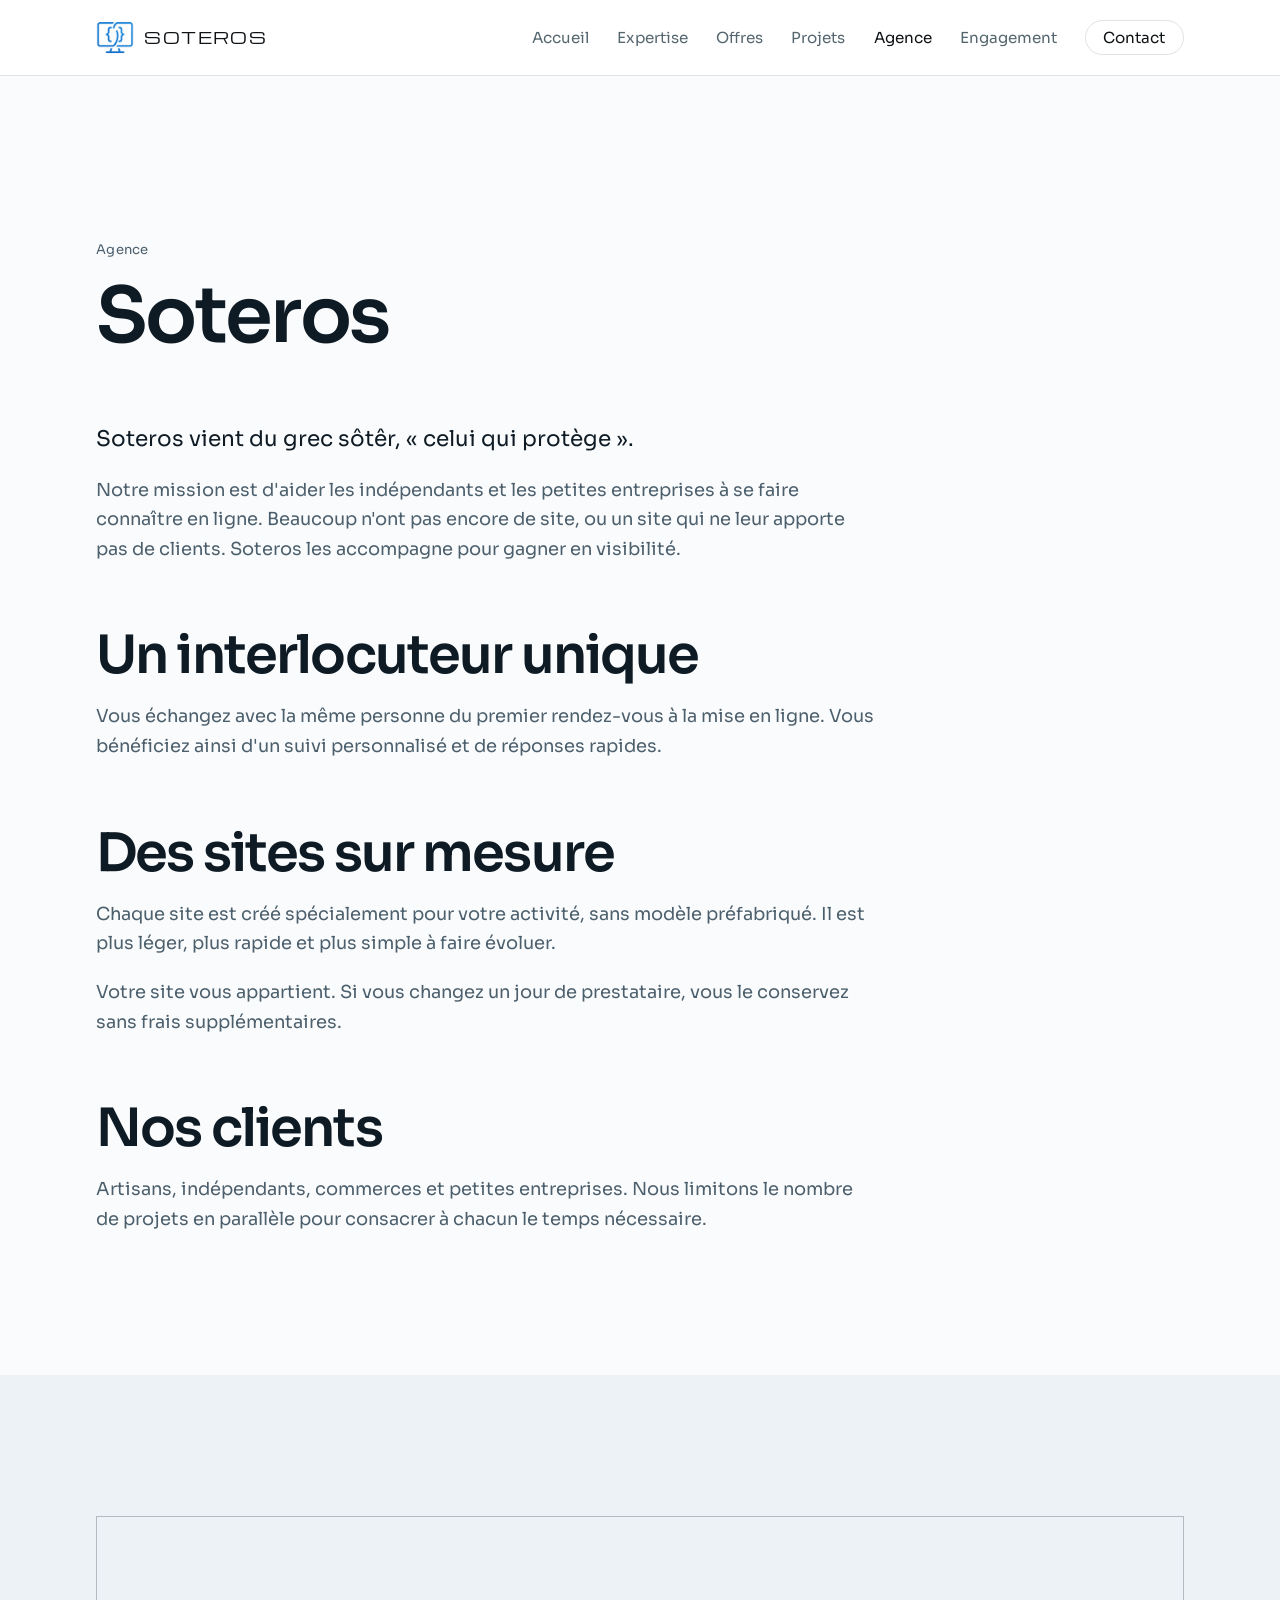
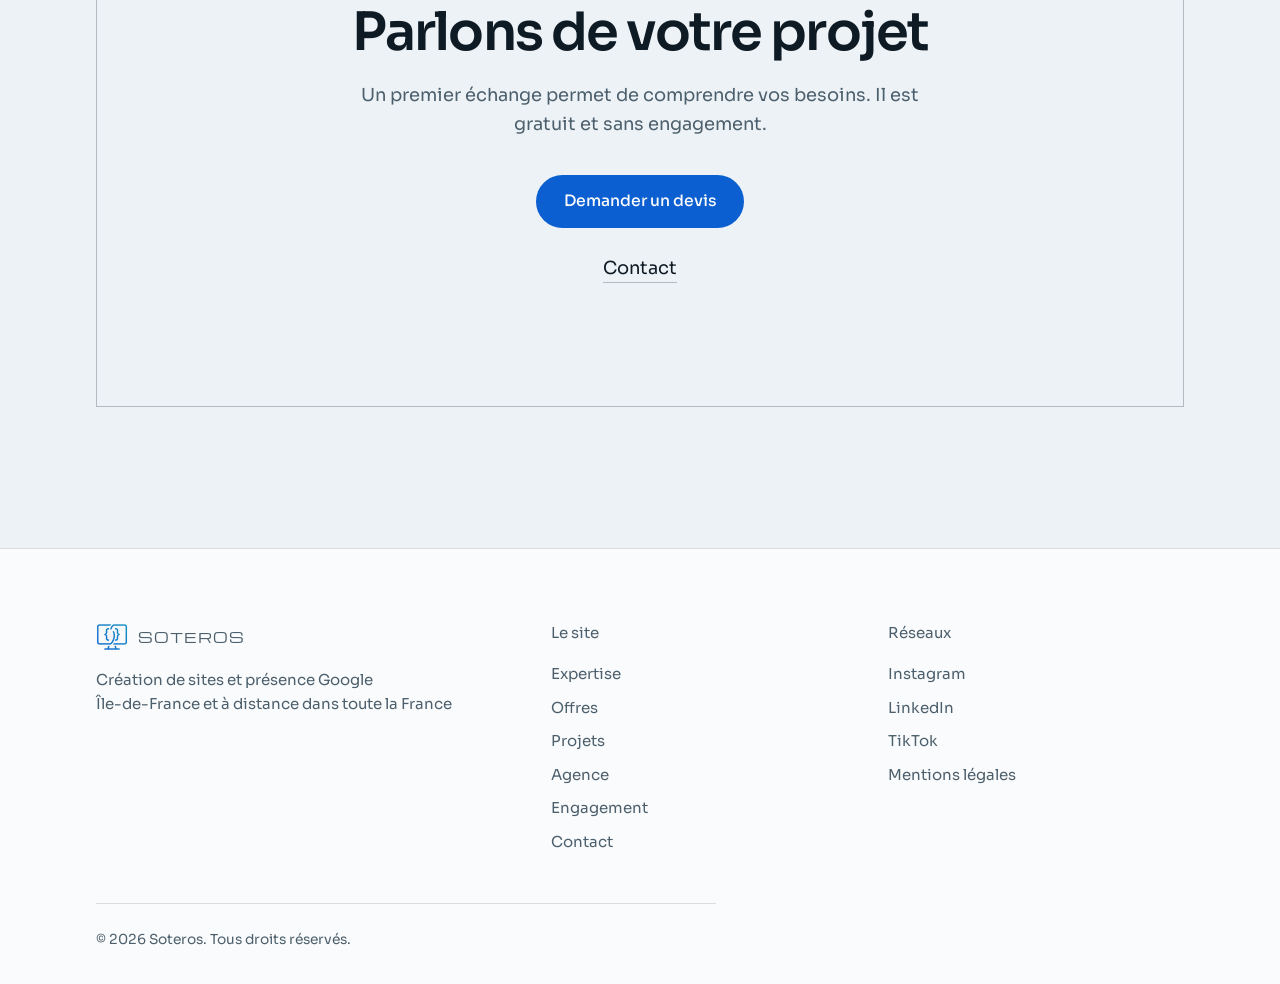
==== commit 5c1ed433: "Réécriture complète des textes en ton agence Phrases plus naturelles, promesses mesurées, vocabulair" ====
--- a/agence.html
+++ b/agence.html
@@ -60,33 +60,29 @@
       </div>
 
       <div class="prose" style="margin-top:clamp(2.5rem,6vw,4rem)">
-        <p class="fort">Le nom vient du grec sôtêr, celui qui protège et qui
-          tire d'affaire.</p>
-        <p>Cette idée guide notre travail. Beaucoup d'indépendants ont un site
-          qui ne leur apporte aucun client ou pas de site du tout. Ils passent
-          à côté de clients qui les cherchaient tout près de chez eux. Soteros
-          est né pour changer cela.</p>
+        <p class="fort">Soteros vient du grec sôtêr, « celui qui
+          protège ».</p>
+        <p>Notre mission est d'aider les indépendants et les petites
+          entreprises à se faire connaître en ligne. Beaucoup n'ont pas encore
+          de site, ou un site qui ne leur apporte pas de clients. Soteros les
+          accompagne pour gagner en visibilité.</p>
 
         <h2>Un interlocuteur unique</h2>
-        <p>Derrière Soteros se trouve un développeur. Pas d'équipe commerciale
-          ni de sous-traitance. Vous échangez directement avec la personne qui
-          conçoit votre site du premier appel à la mise en ligne.</p>
-        <p>Vous obtenez des réponses dans la journée et des décisions rapides
-          sans intermédiaire.</p>
+        <p>Vous échangez avec la même personne du premier rendez-vous à la
+          mise en ligne. Vous bénéficiez ainsi d'un suivi personnalisé et de
+          réponses rapides.</p>
 
-        <h2>Développé à la main</h2>
-        <p>Chaque site part d'une page blanche sans thème ni constructeur. Ce
-          travail demande plus de temps. C'est aussi ce qui permet d'ouvrir
-          les pages en moins d'une seconde quand la moyenne du secteur dépasse
-          trois secondes.</p>
-        <p>Les fichiers vous appartiennent. Si vous changez un jour de
-          prestataire, vous conservez votre site sans abonnement à résilier ni
-          frais de rachat.</p>
+        <h2>Des sites sur mesure</h2>
+        <p>Chaque site est créé spécialement pour votre activité, sans modèle
+          préfabriqué. Il est plus léger, plus rapide et plus simple à faire
+          évoluer.</p>
+        <p>Votre site vous appartient. Si vous changez un jour de prestataire,
+          vous le conservez sans frais supplémentaires.</p>
 
         <h2>Nos clients</h2>
-        <p>Des artisans, des indépendants et des petites entreprises. Une nail
-          artist, un photographe et quelques nouveaux projets chaque
-          trimestre. Ce nombre limité garantit la qualité de chaque site.</p>
+        <p>Artisans, indépendants, commerces et petites entreprises. Nous
+          limitons le nombre de projets en parallèle pour consacrer à chacun
+          le temps nécessaire.</p>
       </div>
     </div>
   </section>
@@ -95,8 +91,8 @@
     <div class="enveloppe">
       <div class="appel">
         <h2>Parlons de votre projet</h2>
-        <p>Un premier échange d'une heure suffit pour cadrer votre projet. Il
-          est gratuit et sans engagement.</p>
+        <p>Un premier échange permet de comprendre vos besoins. Il est
+          gratuit et sans engagement.</p>
         <a class="bouton" href="mailto:contact@soteros.fr?subject=Demande%20de%20devis">Demander un devis</a>
         <p style="margin-top:1.6rem"><a class="lien" href="contact.html">Contact</a></p>
       </div>
